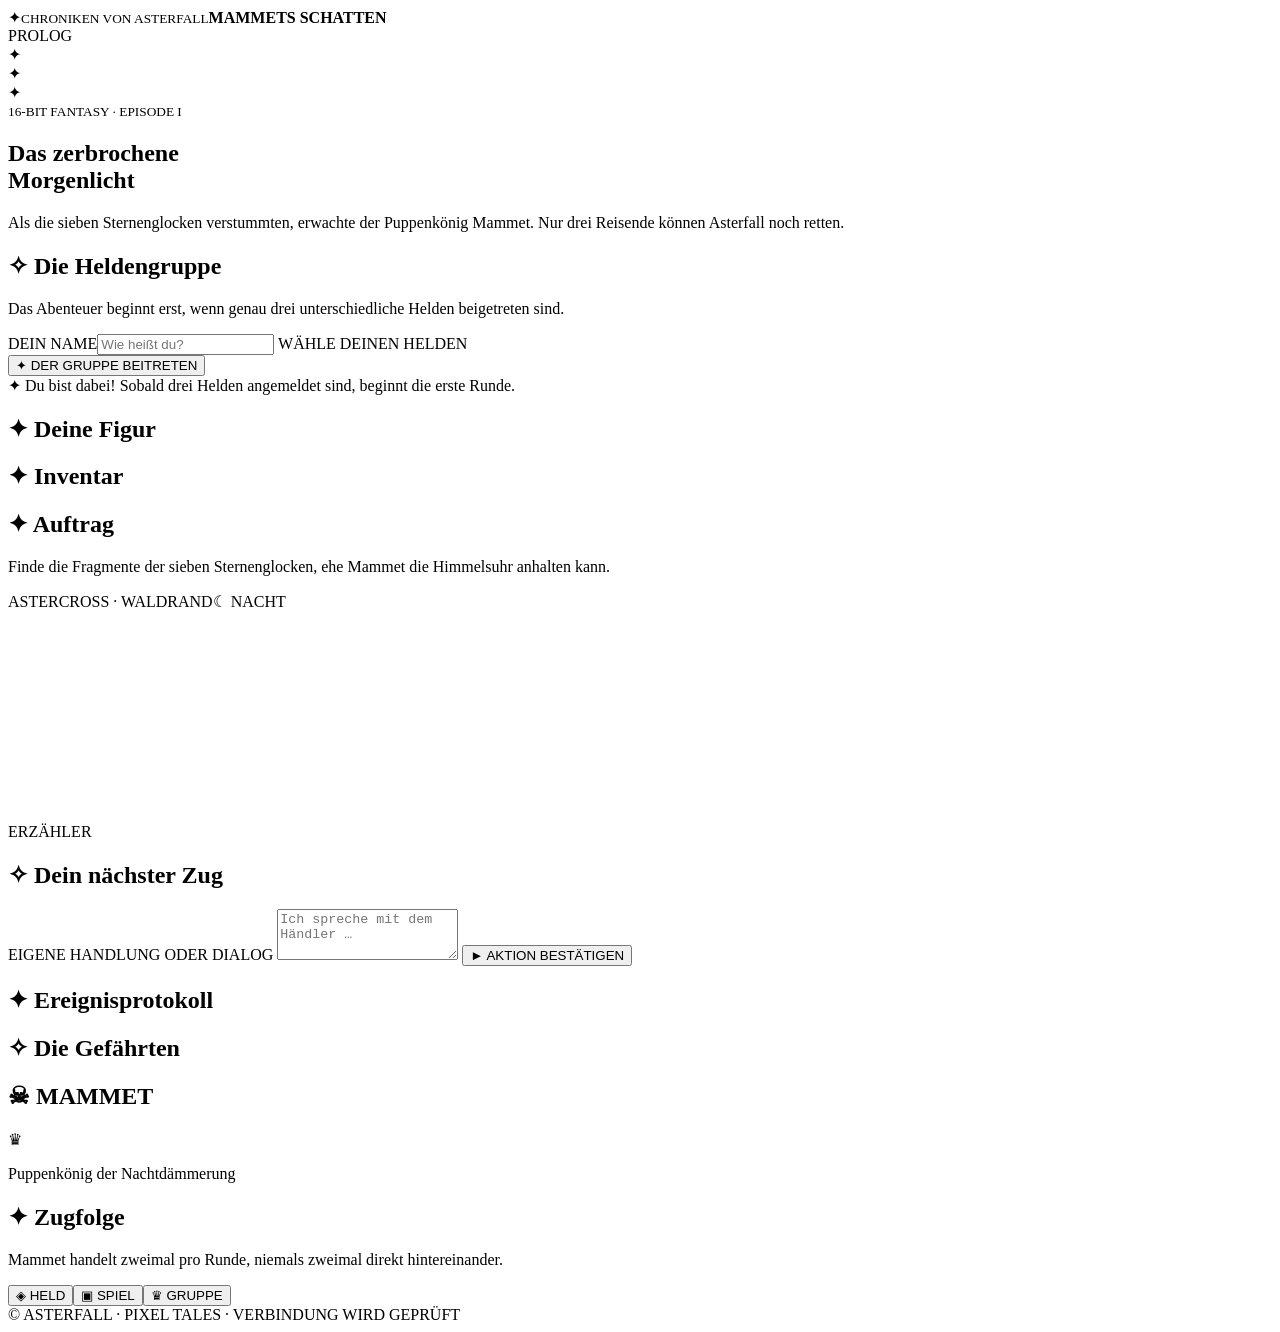
==== mammet-jrpg/index.html @ 30ff7f8e "feat(mammet): add 16-bit JRPG multiplayer shell" ====
<!doctype html>
<html lang="de">
<head>
<meta charset="utf-8">
<meta name="viewport" content="width=device-width,initial-scale=1,viewport-fit=cover">
<meta name="theme-color" content="#101526">
<meta name="description" content="Ein rundenbasiertes Pixel-JRPG für drei Helden. Mammet wartet.">
<link rel="manifest" href="./manifest.webmanifest">
<title>Chroniken von Asterfall – Mammet</title>
<link rel="stylesheet" href="./style.css">
<script defer src="./config.js"></script>
<script defer src="./game.js"></script>
</head>
<body>
<div class="shell">
 <header class="topbar">
  <div class="brand"><span class="star">✦</span><span><small>CHRONIKEN VON ASTERFALL</small><strong>MAMMETS SCHATTEN</strong></span></div>
  <div class="round-pill" id="roundBadge">PROLOG</div>
 </header>
 <div id="notice" class="notice" role="status" aria-live="polite"></div>
 <section id="lobby" class="lobby">
  <div class="cover">
    <div class="cover-art" aria-hidden="true">
     <div class="moon"></div><div class="mountain one"></div><div class="mountain two"></div><div class="tower"></div>
     <div class="tower-glow"></div><div class="pixel-star s1">✦</div><div class="pixel-star s2">✦</div><div class="pixel-star s3">✦</div>
    </div>
    <div class="cover-title"><small>16-BIT FANTASY · EPISODE I</small><h1>Das zerbrochene<br>Morgenlicht</h1><p>Als die sieben Sternenglocken verstummten, erwachte der Puppenkönig Mammet. Nur drei Reisende können Asterfall noch retten.</p></div>
  </div>
  <div class="panel lobby-panel">
   <h2>✧ Die Heldengruppe</h2><p class="muted">Das Abenteuer beginnt erst, wenn genau drei unterschiedliche Helden beigetreten sind.</p>
   <div id="lobbyRoster" class="roster"></div>
   <div id="joinControls">
    <label for="playerName">DEIN NAME</label><input id="playerName" maxlength="18" autocomplete="nickname" placeholder="Wie heißt du?">
    <label>WÄHLE DEINEN HELDEN</label>
    <div id="heroPicker" class="hero-picker"></div>
    <button class="btn primary full" id="joinBtn">✦ DER GRUPPE BEITRETEN</button>
   </div>
   <div id="joinedMessage" class="hidden"><div class="callout">✦ Du bist dabei! Sobald drei Helden angemeldet sind, beginnt die erste Runde.</div></div>
   <p id="modeMessage" class="muted micro"></p>
  </div>
 </section>
 <div id="play" class="game hidden">
  <aside class="sidebar left" id="leftSidebar">
   <div class="panel"><h2>✦ Deine Figur</h2><div id="myHero"></div></div>
   <div class="panel"><h2>✦ Inventar</h2><div id="myInventory"></div></div>
   <div class="panel"><h2>✦ Auftrag</h2><p class="small">Finde die Fragmente der sieben Sternenglocken, ehe Mammet die Himmelsuhr anhalten kann.</p><div id="questProgress"></div></div>
  </aside>
  <main class="center">
   <div class="scene-head"><span id="placeName">ASTERCROSS · WALDRAND</span><span id="weather">☾ NACHT</span></div>
   <div class="map-wrap"><canvas id="world" width="320" height="208" role="img" aria-label="Pixelkarte der JRPG-Welt"></canvas><div class="map-vignette"></div></div>
   <div class="battle-line" id="turnLine"></div>
   <div class="panel dialogue"><div class="speaker" id="speaker">ERZÄHLER</div><p id="story" aria-live="polite"></p></div>
   <div class="panel action-panel">
    <h2>✧ Dein nächster Zug</h2><div id="waitMessage" class="callout"></div>
    <div id="actionControls" class="hidden">
     <div class="actions" id="quickActions"></div>
     <label for="actionText">EIGENE HANDLUNG ODER DIALOG</label>
     <textarea id="actionText" maxlength="400" rows="3" placeholder="Ich spreche mit dem Händler …"></textarea>
     <button id="actBtn" class="btn primary full">► AKTION BESTÄTIGEN</button>
    </div>
   </div>
   <div class="panel"><h2>✦ Ereignisprotokoll</h2><div id="eventLog" class="eventlog"></div></div>
  </main>
  <aside class="sidebar right" id="rightSidebar">
   <div class="panel"><h2>✧ Die Gefährten</h2><div id="partyCards"></div></div>
   <div class="panel boss"><h2>☠ MAMMET</h2><div class="boss-face" aria-hidden="true">♛</div><p class="small">Puppenkönig der Nachtdämmerung</p><div id="bossStatus" class="muted small"></div></div>
   <div class="panel"><h2>✦ Zugfolge</h2><div id="orderList"></div><p class="micro muted">Mammet handelt zweimal pro Runde, niemals zweimal direkt hintereinander.</p></div>
  </aside>
 </div>
 <nav class="mobile-nav hidden" id="mobileNav">
  <button data-tab="left" class="navbtn">◈ HELD</button><button data-tab="center" class="navbtn active">▣ SPIEL</button><button data-tab="right" class="navbtn">♛ GRUPPE</button>
 </nav>
 <footer>© ASTERFALL · PIXEL TALES · <span id="connection">VERBINDUNG WIRD GEPRÜFT</span></footer>
</div>
</body>
</html>
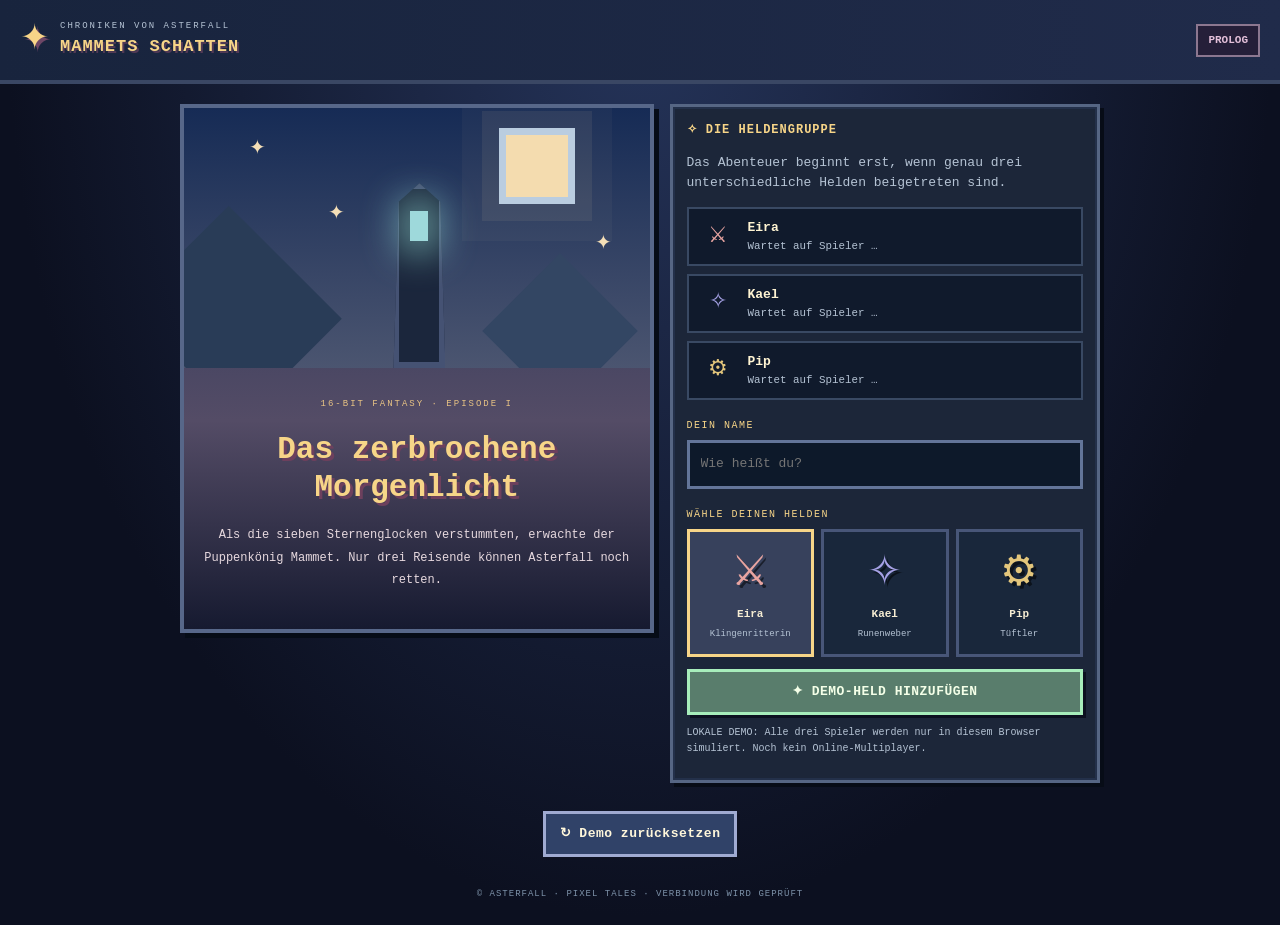
==== commit 8edc8950: "feat(mammet): persistent invite and iPhone Web Push subscription support" ====
--- a/mammet-jrpg/index.html
+++ b/mammet-jrpg/index.html
@@ -60,6 +60,7 @@
     </div>
    </div>
    <div class="panel"><h2>✦ Ereignisprotokoll</h2><div id="eventLog" class="eventlog"></div></div>
+   <button id="pushBtn" class="btn hidden" type="button">♬ ZUG-BENACHRICHTIGUNGEN AKTIVIEREN</button>
   </main>
   <aside class="sidebar right" id="rightSidebar">
    <div class="panel"><h2>✧ Die Gefährten</h2><div id="partyCards"></div></div>
--- a/mammet-jrpg/style.css
+++ b/mammet-jrpg/style.css
@@ -0,0 +1 @@
+:root{color-scheme:dark;--bg:#0c1020;--panel:#1c2639;--panel2:#26334b;--line:#52617b;--text:#f6edd3;--gold:#f7d588;--soft:#b5c3d4;--mint:#80d3aa;--pink:#e9959e;--blue:#89baf5}*{box-sizing:border-box}html{scroll-behavior:smooth}body{margin:0;background:radial-gradient(ellipse at top,#25345a 0,#0c1020 70%);color:var(--text);font-family:ui-monospace,SFMono-Regular,Menlo,Consolas,monospace;font-size:13px;line-height:1.55}.shell{max-width:1520px;margin:auto;min-height:100vh;padding-bottom:env(safe-area-inset-bottom)}.topbar{min-height:78px;display:flex;align-items:center;justify-content:space-between;gap:10px;padding:13px 20px;border-bottom:4px solid #3a4764;background:linear-gradient(90deg,#18243d,#202b4a)}.brand{display:flex;align-items:center;gap:11px}.brand .star{font-size:35px;color:var(--gold);text-shadow:3px 3px #6d4666}.brand small{display:block;font-size:9px;letter-spacing:2px;color:var(--soft)}.brand strong{display:block;font-size:17px;letter-spacing:1px;color:var(--gold);text-shadow:2px 2px #513955}.round-pill{border:2px solid #8c7790;padding:6px 10px;color:#e4c0da;white-space:nowrap;font-weight:800;font-size:11px;background:#251f39}.notice{background:#51333f;color:#ffe3d2;text-align:center;padding:10px;display:none}.notice:not(:empty){display:block}.hidden{display:none!important}.panel{background:var(--panel);border:3px solid #566684;box-shadow:4px 4px 0 #070c17,inset 0 0 0 2px #23304a;padding:14px}.panel h2{font-size:12px;color:var(--gold);letter-spacing:1px;margin:0 0 11px;text-transform:uppercase}.muted{color:var(--soft)}.small{font-size:11px}.micro{font-size:10px}.lobby{width:min(960px,100%);padding:20px;margin:0 auto;display:grid;grid-template-columns:1.1fr 1fr;gap:16px;align-items:start}.cover{position:relative;border:4px solid #576789;background:linear-gradient(#1d3057,#544c66 60%,#161a30);min-height:510px;box-shadow:5px 5px 0 #060c17;overflow:hidden}.cover-art{position:relative;height:260px;overflow:hidden;background:linear-gradient(#162b55,#4b5570)}.moon{position:absolute;right:16%;top:20px;width:76px;height:76px;border:7px solid #bacde0;background:#f4dcaf;box-shadow:0 0 0 17px #f4dcaf12,0 0 0 37px #f4dcaf09}.mountain{position:absolute;bottom:-18px;width:160px;height:145px;background:#293c57;transform:rotate(45deg)}.mountain.one{left:-30px}.mountain.two{right:35px;width:110px;height:110px;background:#334663}.tower{position:absolute;left:45%;bottom:0;width:52px;height:185px;background:#1b263c;border:6px solid #455273;clip-path:polygon(0 100%,10% 10%,50% 0,90% 10%,100% 100%)}.tower-glow{position:absolute;left:calc(45% + 17px);bottom:127px;background:#9ed9db;box-shadow:0 0 35px 13px #a4f6e877;width:18px;height:30px}.pixel-star{position:absolute;color:#f5dfb7;font-size:20px}.s1{left:14%;top:25px}.s2{left:31%;top:90px}.s3{right:8%;top:120px}.cover-title{padding:25px 20px;text-align:center}.cover-title small{font-size:9px;letter-spacing:2px;color:#e8c384}.cover-title h1{font-size:31px;line-height:1.2;color:var(--gold);text-shadow:3px 3px #6d405d;margin:18px 0}.cover-title p{font-size:12px;line-height:1.9;color:#e7d9df}.lobby-panel label,.action-panel label{display:block;color:var(--gold);font-size:10px;letter-spacing:1.5px;margin:18px 0 7px}input,textarea{border:3px solid #637599;border-radius:0;background:#0d192a;color:var(--text);font:inherit;padding:11px;width:100%;outline:0}input:focus,textarea:focus{border-color:var(--gold)}textarea{min-height:85px;resize:vertical}.roster{display:grid;gap:8px;margin:14px 0}.roster-entry{background:#101a2c;border:2px solid #394963;display:flex;align-items:center;gap:10px;padding:9px}.roster-entry .avatar{font-size:22px;min-width:40px;text-align:center}.roster-entry strong{color:#fff4d2}.roster-entry small{display:block;color:var(--soft)}.hero-picker{display:grid;grid-template-columns:repeat(3,minmax(0,1fr));gap:7px}.hero-card{border:3px solid #485678;background:#19273b;color:var(--text);padding:9px 3px;cursor:pointer;min-height:128px;text-align:center;font:inherit}.hero-card.selected{border-color:var(--gold);background:#37415c}.hero-card[disabled]{opacity:.4;cursor:not-allowed}.hero-card .big{font-size:42px;display:block;filter:drop-shadow(3px 3px 0 #0008);line-height:1.5}.hero-card strong{font-size:11px;display:block}.hero-card small{color:var(--soft);font-size:9px}.btn{border:3px solid #9faad1;padding:10px 14px;background:#304268;color:#fff7db;font:inherit;font-weight:900;cursor:pointer;box-shadow:3px 3px 0 #0c1020;letter-spacing:.5px}.btn:active{transform:translate(2px,2px);box-shadow:1px 1px 0 #0c1020}.btn.primary{background:#597d6c;border-color:#a7edbb;color:#f4ffe8}.btn[disabled]{cursor:not-allowed;opacity:.5;transform:none}.full{width:100%;margin-top:12px}.callout{border-left:4px solid #c5ad71;background:#26364b;padding:12px;color:#ede6d2;font-size:12px}.game{display:grid;grid-template-columns:minmax(160px,225px) minmax(0,1fr) minmax(160px,225px);gap:12px;padding:12px;align-items:start}.sidebar{display:grid;gap:12px;position:sticky;top:12px}.center{min-width:0;display:grid;gap:12px}.scene-head{display:flex;justify-content:space-between;gap:10px;padding:10px 12px;background:#273a51;border:3px solid #60708f;color:#f2d899;font-size:11px;font-weight:bold;letter-spacing:.8px}.map-wrap{position:relative;background:#10192c;border:4px solid #7584a5;box-shadow:4px 4px 0 #080e1a;overflow:hidden}.map-wrap canvas{width:100%;display:block;image-rendering:pixelated;image-rendering:crisp-edges}.map-vignette{position:absolute;pointer-events:none;inset:0;box-shadow:inset 0 0 65px 22px #0a0d2566}.battle-line{display:flex;gap:5px;flex-wrap:wrap}.turn-chip{background:#283a50;border:2px solid #4a5c7b;padding:7px 9px;font-size:10px;color:#d6d9e7}.turn-chip.current{background:#67516a;border-color:#eac48b;color:#fff6d7}.turn-chip.done{opacity:.42}.turn-chip.enemy{color:#f1a4ab}.dialogue{border-color:#c4a86f;background:linear-gradient(150deg,#26334b,#1d2739)}.speaker{font-weight:900;color:#f3cf7d;font-size:11px;letter-spacing:1px;margin-bottom:5px}.dialogue p{font-size:13px;line-height:1.95;white-space:pre-wrap;margin:0;min-height:50px}.actions{display:grid;grid-template-columns:repeat(2,minmax(0,1fr));gap:9px}.quick{font:inherit;font-size:11px;background:#2a3b58;border:2px solid #7585a4;color:#e9e1ce;padding:9px 5px;cursor:pointer}.quick.selected{background:#5c506e;border-color:#f0c78d}.eventlog{max-height:230px;overflow:auto;display:grid;gap:8px}.event{border-left:2px solid #6c7d9b;padding:0 9px;font-size:10px;color:#c3cfda}.event b{color:#f4d89b}.character{display:flex;gap:10px;align-items:center}.portrait{font-size:44px;background:#34465f;border:2px solid #7d88aa;padding:7px;line-height:1}.char-name{font-weight:900;color:var(--gold)}.bar{height:9px;background:#0c1423;border:2px solid #5d6784;margin:7px 0}.bar>span{display:block;height:100%;background:#79cfa2}.item{padding:9px 0;border-bottom:1px solid #3c4a62;display:flex;gap:7px;justify-content:space-between;font-size:11px}.item:last-child{border:0}.party-entry{padding:10px 0;border-bottom:1px solid #3c4a62}.party-entry:last-child{border:0}.boss{text-align:center;border-color:#9a5e6a}.boss-face{font-size:61px;line-height:1.5;color:#e993aa;text-shadow:4px 4px #553048}.order-entry{padding:7px;border-bottom:1px solid #344158;font-size:11px}.order-entry.on{color:var(--gold);background:#3a3550}.order-entry.passed{color:#7a899f}.order-entry.opp{color:#f0adb5}.quest-bar{width:100%;height:8px;background:#101827;border:1px solid #657393}.quest-bar>div{height:100%;background:#d1b17c}.mobile-nav{display:none}footer{font-size:9px;text-align:center;color:#7d92a9;padding:23px 10px;letter-spacing:1px}@media(max-width:800px){.game{grid-template-columns:1fr;padding:9px;gap:9px;padding-bottom:74px}.sidebar{position:static}.sidebar.left,.sidebar.right{display:none}.game[data-tab=left] .sidebar.left,.game[data-tab=right] .sidebar.right{display:grid}.game[data-tab=left] .center,.game[data-tab=right] .center{display:none}.mobile-nav:not(.hidden){display:flex;position:fixed;bottom:0;left:0;right:0;z-index:20;background:#182439;border-top:3px solid #60718c;padding:7px 8px calc(7px + env(safe-area-inset-bottom));gap:6px}.navbtn{flex:1;background:#2e405d;color:#d5dbee;border:2px solid #506486;font:inherit;font-size:11px;font-weight:800;padding:11px 4px}.navbtn.active{border-color:#ebcb81;background:#4c4d68;color:#fff0d6}.lobby{grid-template-columns:1fr;padding:10px}.cover{min-height:unset}.cover-art{height:160px}.cover-title{padding:16px}.cover-title h1{font-size:25px}.cover-title p{font-size:11px}.topbar{min-height:66px;padding:10px}.brand strong{font-size:12px}.brand small{font-size:7px;letter-spacing:1px}.brand .star{font-size:25px}.round-pill{font-size:9px}.scene-head{font-size:9px}.panel{padding:12px}.map-wrap canvas{max-height:45vh;object-fit:contain}}@media(prefers-reduced-motion:reduce){*{scroll-behavior:auto!important;animation:none!important}}
